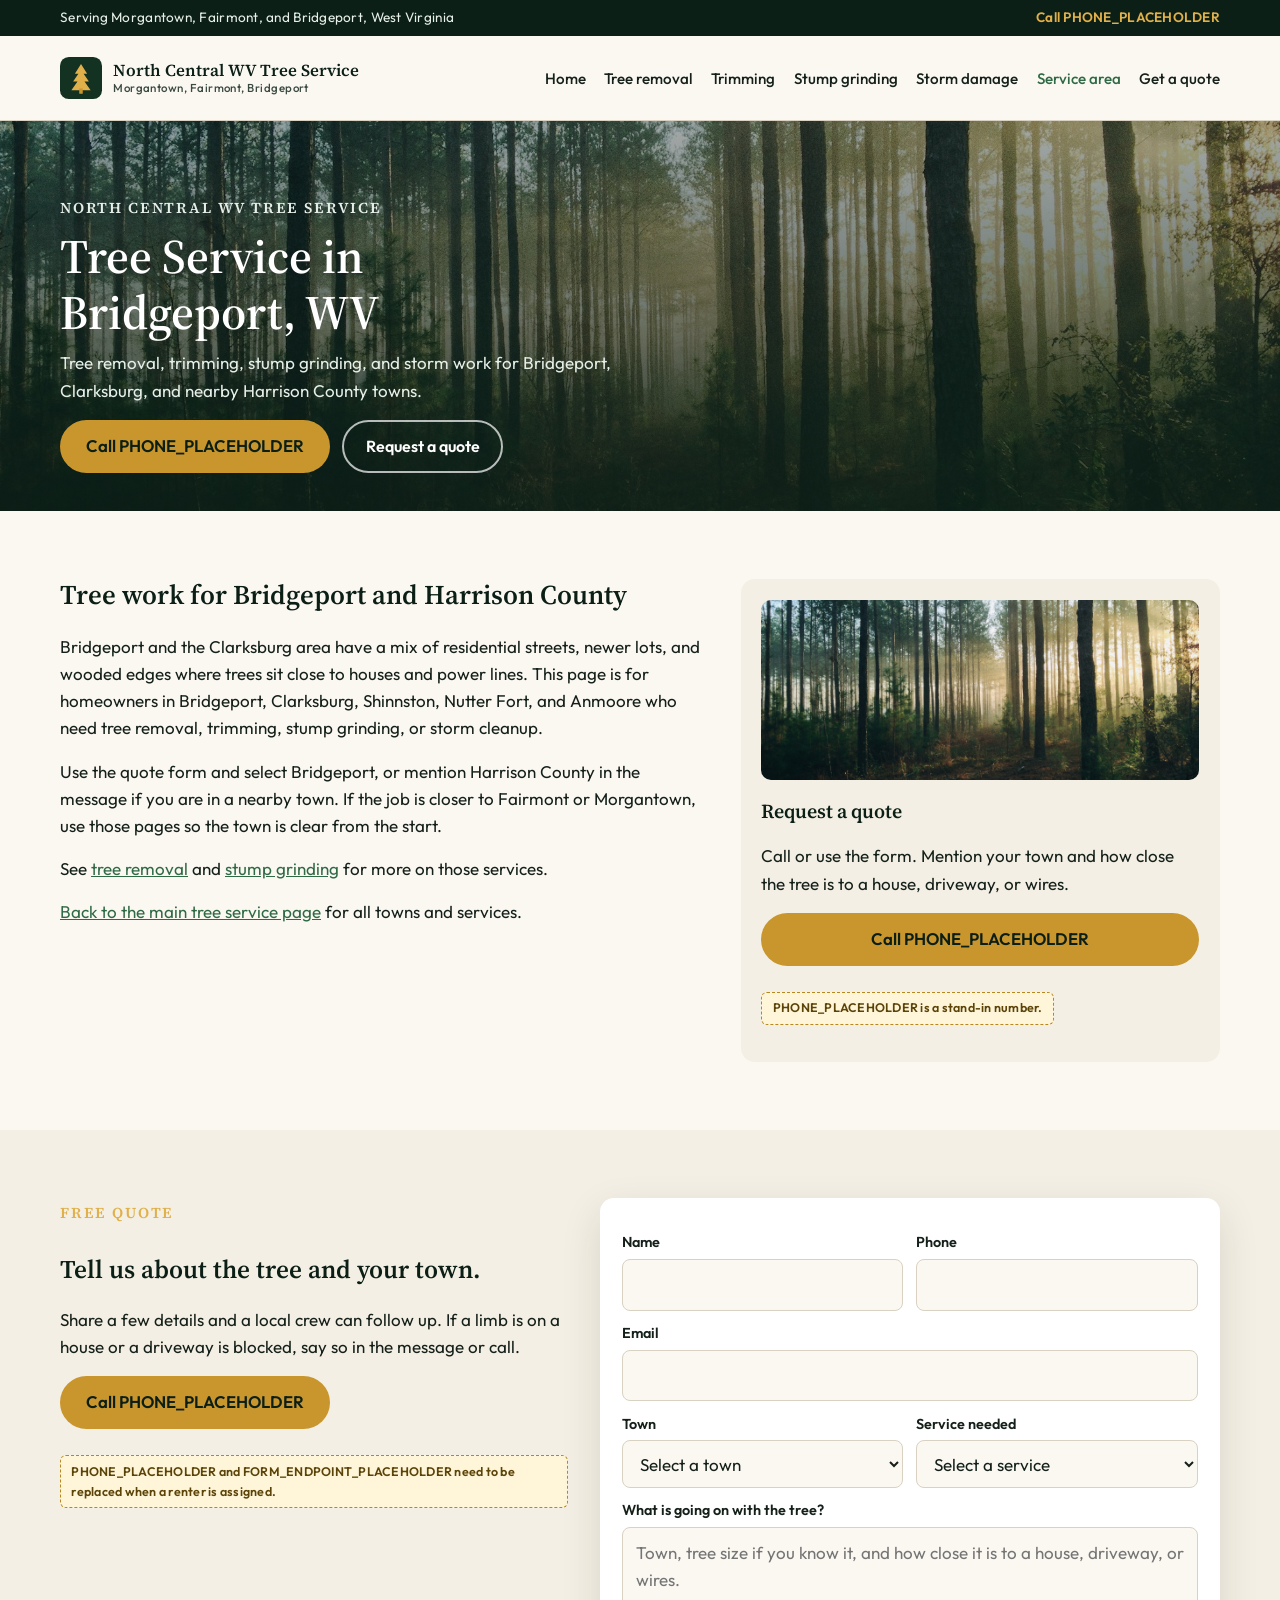
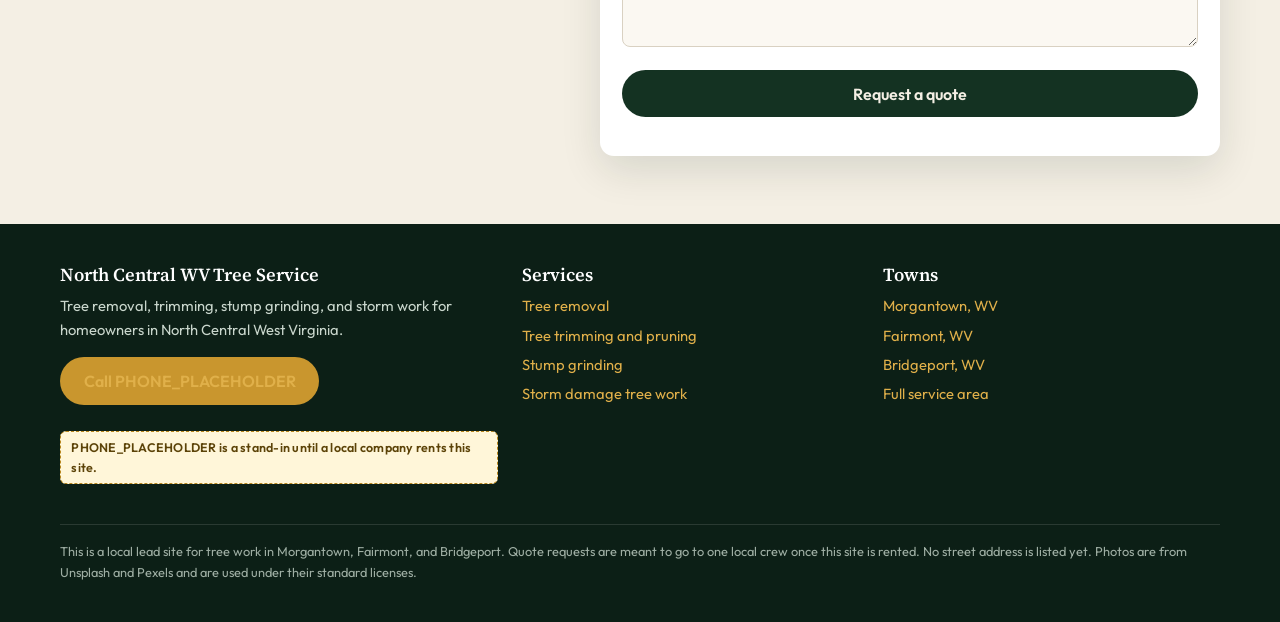
==== bridgeport/index.html @ fa3ae1b3 "Initial commit: tree service microsite for treeservice.nulimitz.com" ====
<!DOCTYPE html>
<html lang="en">
<head>
  <meta charset="utf-8">
  <meta name="viewport" content="width=device-width, initial-scale=1">
  <title>Tree Service in Bridgeport, WV</title>
  <meta name="description" content="Tree removal, trimming, stump grinding, and storm work for Bridgeport, Clarksburg, and Harrison County, West Virginia.">
  <meta name="robots" content="noindex, nofollow">
  <link rel="preconnect" href="https://fonts.googleapis.com">
  <link rel="preconnect" href="https://fonts.gstatic.com" crossorigin>
  <link href="https://fonts.googleapis.com/css2?family=Outfit:wght@400;500;600;700&family=Source+Serif+4:opsz,wght@8..60,600;8..60,700&display=swap" rel="stylesheet">
  <link rel="stylesheet" href="../css/styles.css">
  <script type="application/ld+json">
{
  "@context": "https://schema.org",
  "@graph": [
    {
      "@type": "LocalBusiness",
      "name": "North Central WV Tree Service",
      "url": "/bridgeport/",
      "description": "Tree removal, trimming, stump grinding, and storm work for Bridgeport, Clarksburg, and Harrison County, West Virginia.",
      "areaServed": [
        {
          "@type": "City",
          "name": "Morgantown",
          "addressRegion": "WV"
        },
        {
          "@type": "City",
          "name": "Fairmont",
          "addressRegion": "WV"
        },
        {
          "@type": "City",
          "name": "Bridgeport",
          "addressRegion": "WV"
        },
        {
          "@type": "AdministrativeArea",
          "name": "Monongalia County"
        },
        {
          "@type": "AdministrativeArea",
          "name": "Marion County"
        },
        {
          "@type": "AdministrativeArea",
          "name": "Harrison County"
        }
      ],
      "serviceType": [
        "Tree removal",
        "Tree trimming and pruning",
        "Stump grinding",
        "Storm damage tree work"
      ]
    },
    {
      "@type": "Service",
      "name": "Tree Service in Bridgeport, WV",
      "provider": {
        "@type": "LocalBusiness",
        "name": "North Central WV Tree Service"
      },
      "areaServed": [
        "Morgantown, WV",
        "Fairmont, WV",
        "Bridgeport, WV"
      ]
    }
  ]
}
</script>
</head>
<body>

<div class="topbar">
  <div class="wrap">
    <span>Serving Morgantown, Fairmont, and Bridgeport, West Virginia</span>
    <a href="tel:PHONE_PLACEHOLDER">Call PHONE_PLACEHOLDER</a>
  </div>
</div>
<header class="site-header">
  <div class="wrap">
    <a class="logo" href="../index.html">
      <svg viewBox="0 0 48 48" aria-hidden="true">
        <rect width="48" height="48" rx="10" fill="#143222"/>
        <path d="M24 8l7 11h-4l6 9h-5l7 10H13l7-10h-5l6-9h-4z" fill="#e0b04a"/>
        <rect x="22" y="36" width="4" height="6" fill="#c9962e"/>
      </svg>
      <span class="logo-text">North Central WV Tree Service<span>Morgantown, Fairmont, Bridgeport</span></span>
    </a>
    <button class="nav-toggle" type="button" aria-expanded="false" aria-label="Open menu"><span></span><span></span><span></span></button>
    <nav>
      <ul>
        <li><a href="../index.html">Home</a></li>
        <li><a href="../tree-removal/index.html">Tree removal</a></li>
        <li><a href="../tree-trimming/index.html">Trimming</a></li>
        <li><a href="../stump-grinding/index.html">Stump grinding</a></li>
        <li><a href="../storm-damage/index.html">Storm damage</a></li>
        <li><a href="../index.html#areas" aria-current="page">Service area</a></li>
        <li><a href="../index.html#quote">Get a quote</a></li>
      </ul>
    </nav>
  </div>
</header>


<section class="page-hero" style="background-image:url('../img/hero.jpg')">
  <div class="wrap">
    <p class="eyebrow">North Central WV Tree Service</p>
    <h1>Tree Service in Bridgeport, WV</h1>
    <p>Tree removal, trimming, stump grinding, and storm work for Bridgeport, Clarksburg, and nearby Harrison County towns.</p>
    <div class="hero-actions">
      <a class="btn btn-call" href="tel:PHONE_PLACEHOLDER">Call PHONE_PLACEHOLDER</a>
      <a class="btn btn-light" href="#quote">Request a quote</a>
    </div>
  </div>
</section>
<section class="section">
  <div class="wrap content-split">
    <div class="prose">
      
     <h2>Tree work for Bridgeport and Harrison County</h2>
     <p>Bridgeport and the Clarksburg area have a mix of residential streets, newer lots, and wooded edges where trees sit close to houses and power lines. This page is for homeowners in Bridgeport, Clarksburg, Shinnston, Nutter Fort, and Anmoore who need tree removal, trimming, stump grinding, or storm cleanup.</p>
     <p>Use the quote form and select Bridgeport, or mention Harrison County in the message if you are in a nearby town. If the job is closer to Fairmont or Morgantown, use those pages so the town is clear from the start.</p>
     <p>See <a href="../tree-removal/index.html">tree removal</a> and <a href="../stump-grinding/index.html">stump grinding</a> for more on those services.</p>
     
      <p><a href="../index.html">Back to the main tree service page</a> for all towns and services.</p>
    </div>
    <aside class="side-card">
      <img src="../img/hero.jpg" alt="Tall trees with sun coming through the trunks">
      <h3>Request a quote</h3>
      <p>Call or use the form. Mention your town and how close the tree is to a house, driveway, or wires.</p>
      <p><a class="btn btn-call btn-wide" href="tel:PHONE_PLACEHOLDER">Call PHONE_PLACEHOLDER</a></p>
      <p class="placeholder-note">PHONE_PLACEHOLDER is a stand-in number.</p>
    </aside>
  </div>
</section>

<section class="section band-cream" id="quote">
  <div class="wrap quote-grid">
    <div>
      <p class="eyebrow">Free quote</p>
      <h2>Tell us about the tree and your town.</h2>
      <p>Share a few details and a local crew can follow up. If a limb is on a house or a driveway is blocked, say so in the message or call.</p>
      <p><a class="btn btn-call" href="tel:PHONE_PLACEHOLDER">Call PHONE_PLACEHOLDER</a></p>
      <p class="placeholder-note">PHONE_PLACEHOLDER and FORM_ENDPOINT_PLACEHOLDER need to be replaced when a renter is assigned.</p>
    </div>
    <form action="FORM_ENDPOINT_PLACEHOLDER" method="post" data-quote-form>
      <div class="form-row">
        <div>
          <label for="name">Name</label>
          <input id="name" name="name" type="text" autocomplete="name" required>
        </div>
        <div>
          <label for="phone">Phone</label>
          <input id="phone" name="phone" type="tel" autocomplete="tel" required>
        </div>
      </div>
      <label for="email">Email</label>
      <input id="email" name="email" type="email" autocomplete="email">
      <div class="form-row">
        <div>
          <label for="city">Town</label>
          <select id="city" name="city" required>
            <option value="">Select a town</option>
            <option>Morgantown</option>
            <option>Fairmont</option>
            <option>Bridgeport</option>
            <option>Westover</option>
            <option>Star City</option>
            <option>Cheat Lake</option>
            <option>Clarksburg</option>
            <option>Other in North Central WV</option>
          </select>
        </div>
        <div>
          <label for="service">Service needed</label>
          <select id="service" name="service" required>
            <option value="" selected>Select a service</option>
<option value="removal">Tree removal</option>
<option value="trimming">Tree trimming or pruning</option>
<option value="stump">Stump grinding</option>
<option value="storm">Storm damage</option>
<option value="other">Not sure / other</option>
          </select>
        </div>
      </div>
      <label for="message">What is going on with the tree?</label>
      <textarea id="message" name="message" placeholder="Town, tree size if you know it, and how close it is to a house, driveway, or wires." required></textarea>
      <p style="margin-top:1rem"><button class="btn btn-dark btn-wide" type="submit">Request a quote</button></p>
      <p class="form-status" role="status"></p>
    </form>
  </div>
</section>



<footer class="site-footer">
  <div class="wrap">
    <div class="foot-grid">
      <div>
        <h2>North Central WV Tree Service</h2>
        <p>Tree removal, trimming, stump grinding, and storm work for homeowners in North Central West Virginia.</p>
        <p><a class="btn btn-gold" href="tel:PHONE_PLACEHOLDER">Call PHONE_PLACEHOLDER</a></p>
        <p class="placeholder-note">PHONE_PLACEHOLDER is a stand-in until a local company rents this site.</p>
      </div>
      <div>
        <h2>Services</h2>
        <ul>
          <li><a href="../tree-removal/index.html">Tree removal</a></li>
          <li><a href="../tree-trimming/index.html">Tree trimming and pruning</a></li>
          <li><a href="../stump-grinding/index.html">Stump grinding</a></li>
          <li><a href="../storm-damage/index.html">Storm damage tree work</a></li>
        </ul>
      </div>
      <div>
        <h2>Towns</h2>
        <ul>
          <li><a href="../morgantown/index.html">Morgantown, WV</a></li>
          <li><a href="../fairmont/index.html">Fairmont, WV</a></li>
          <li><a href="../bridgeport/index.html">Bridgeport, WV</a></li>
          <li><a href="../index.html#areas">Full service area</a></li>
        </ul>
      </div>
    </div>
    <p class="legal">This is a local lead site for tree work in Morgantown, Fairmont, and Bridgeport. Quote requests are meant to go to one local crew once this site is rented. No street address is listed yet. Photos are from Unsplash and Pexels and are used under their standard licenses.</p>
  </div>
</footer>
<div class="call-dock"><a class="btn btn-call btn-wide" href="tel:PHONE_PLACEHOLDER">Call PHONE_PLACEHOLDER</a></div>
<script src="../js/main.js"></script>

</body>
</html>
---- css/styles.css ----
/* North Central WV Tree Service - local microsite styles */
:root {
  --ink: #142019;
  --ink-soft: #3a4a40;
  --forest: #143222;
  --forest-deep: #0c1f16;
  --forest-mid: #1f4a32;
  --leaf: #2f6a45;
  --gold: #c9962e;
  --gold-hot: #e0b04a;
  --cream: #f4efe4;
  --paper: #fbf8f2;
  --line: #d9d1c2;
  --white: #fff;
  --danger: #8a2b15;
  --shadow: 0 14px 40px rgba(12, 31, 22, 0.12);
  --radius: 14px;
  --max: 1160px;
  --header-h: 84px;
}

*, *::before, *::after { box-sizing: border-box; }
html { scroll-behavior: smooth; }
body {
  margin: 0;
  font-family: "Outfit", "Segoe UI", sans-serif;
  color: var(--ink);
  background: var(--paper);
  line-height: 1.6;
  font-size: 17px;
}
img { max-width: 100%; height: auto; display: block; }
a { color: var(--leaf); }
h1, h2, h3, .logo-text, .eyebrow {
  font-family: "Source Serif 4", Georgia, serif;
  font-weight: 600;
  line-height: 1.15;
  color: var(--forest-deep);
}
p { margin: 0 0 1rem; }
.wrap { width: min(var(--max), calc(100% - 2rem)); margin-inline: auto; }

/* Top bar */
.topbar {
  background: var(--forest-deep);
  color: #e6efe8;
  font-size: 0.85rem;
  letter-spacing: 0.02em;
}
.topbar .wrap {
  display: flex;
  justify-content: space-between;
  gap: 1rem;
  align-items: center;
  padding: 0.45rem 0;
  flex-wrap: wrap;
}
.topbar a { color: var(--gold-hot); text-decoration: none; font-weight: 600; }

/* Header */
.site-header {
  position: sticky;
  top: 0;
  z-index: 40;
  background: rgba(251, 248, 242, 0.94);
  backdrop-filter: blur(10px);
  border-bottom: 1px solid var(--line);
}
.site-header .wrap {
  display: flex;
  align-items: center;
  justify-content: space-between;
  min-height: var(--header-h);
  gap: 1rem;
}
.logo {
  display: flex;
  align-items: center;
  gap: 0.7rem;
  text-decoration: none;
  color: inherit;
}
.logo svg { width: 42px; height: 42px; flex: none; }
.logo-text { font-size: 1.05rem; line-height: 1.2; }
.logo-text span { display: block; font-family: "Outfit", sans-serif; font-size: 0.72rem; font-weight: 500; color: var(--ink-soft); letter-spacing: 0.04em; }

nav ul {
  display: flex;
  gap: 1.15rem;
  list-style: none;
  margin: 0;
  padding: 0;
  align-items: center;
  flex-wrap: wrap;
}
nav a {
  text-decoration: none;
  color: var(--ink);
  font-weight: 500;
  font-size: 0.95rem;
}
nav a:hover, nav a[aria-current="page"] { color: var(--leaf); }
.nav-toggle {
  display: none;
  background: none;
  border: 1px solid var(--line);
  border-radius: 8px;
  padding: 0.45rem 0.6rem;
  cursor: pointer;
}
.nav-toggle span { display: block; width: 20px; height: 2px; background: var(--ink); margin: 4px 0; }

/* Buttons */
.btn {
  display: inline-flex;
  align-items: center;
  justify-content: center;
  gap: 0.45rem;
  border-radius: 999px;
  padding: 0.85rem 1.35rem;
  font-weight: 600;
  text-decoration: none;
  border: 2px solid transparent;
  cursor: pointer;
  font-family: inherit;
  font-size: 1rem;
  line-height: 1;
}
.btn-gold { background: var(--gold); color: var(--forest-deep); }
.btn-gold:hover { background: var(--gold-hot); }
.btn-light { background: transparent; color: var(--white); border-color: rgba(255,255,255,0.7); }
.btn-light:hover { background: rgba(255,255,255,0.12); }
.btn-dark { background: var(--forest); color: var(--cream); }
.btn-call { background: var(--gold); color: var(--forest-deep); font-size: 1.05rem; padding: 1rem 1.5rem; }
.btn-wide { width: 100%; }
.hero-actions, .cta-actions { display: flex; flex-wrap: wrap; gap: 0.75rem; }

/* Placeholder marker */
.placeholder-note {
  display: inline-block;
  margin-top: 0.65rem;
  padding: 0.35rem 0.65rem;
  border: 1px dashed #b8871f;
  background: #fff6d9;
  color: #5c4308;
  font-size: 0.78rem;
  font-weight: 600;
  letter-spacing: 0.02em;
  border-radius: 6px;
}

/* Hero */
.hero {
  position: relative;
  min-height: 640px;
  height: 86vh;
  max-height: 860px;
  display: grid;
  align-items: end;
  color: var(--white);
  background: var(--forest-deep) center / cover no-repeat;
}
.hero::before {
  content: "";
  position: absolute;
  inset: 0;
  background:
    linear-gradient(180deg, rgba(12,31,22,0.25) 0%, rgba(12,31,22,0.55) 45%, rgba(12,31,22,0.88) 100%);
}
.hero .wrap { position: relative; z-index: 1; padding: 5.5rem 0 4rem; }
.eyebrow {
  display: inline-block;
  color: var(--gold-hot);
  font-size: 0.95rem;
  letter-spacing: 0.12em;
  text-transform: uppercase;
  margin-bottom: 0.8rem;
  font-weight: 600;
}
.hero h1 {
  color: var(--white);
  font-size: clamp(2.15rem, 5.4vw, 4.15rem);
  max-width: 16ch;
  margin: 0 0 1rem;
}
.hero .lede {
  font-size: 1.15rem;
  max-width: 38rem;
  color: #e9efe9;
  margin-bottom: 1.6rem;
}

/* Sections */
.section { padding: 4.25rem 0; }
.section-head { max-width: 40rem; margin-bottom: 2rem; }
.section-head h2 { font-size: clamp(1.8rem, 3vw, 2.5rem); margin: 0 0 0.75rem; }
.muted { color: var(--ink-soft); }
.band-cream { background: var(--cream); }
.band-forest { background: var(--forest); color: #e8efe8; }
.band-forest h2, .band-forest h3 { color: var(--white); }
.band-photo {
  position: relative;
  background: var(--forest-deep) center / cover no-repeat;
  color: #fff;
}
.band-photo::before {
  content: "";
  position: absolute;
  inset: 0;
  background: rgba(12, 31, 22, 0.72);
}
.band-photo .wrap { position: relative; z-index: 1; }

/* Service cards */
.card-grid, .area-grid, .step-grid {
  display: grid;
  gap: 1.25rem;
}
.card-grid { grid-template-columns: repeat(auto-fit, minmax(240px, 1fr)); }
.service-card {
  background: var(--white);
  border-radius: var(--radius);
  overflow: hidden;
  box-shadow: var(--shadow);
  display: flex;
  flex-direction: column;
  text-decoration: none;
  color: inherit;
  border: 1px solid transparent;
}
.service-card:hover { border-color: var(--gold); }
.service-card img { width: 100%; height: 180px; object-fit: cover; }
.service-card .pad, .area-card .pad, .step .pad { padding: 1.2rem 1.2rem 1.4rem; }
.service-card h3, .area-card h3 { margin: 0 0 0.5rem; font-size: 1.3rem; }
.more { font-weight: 600; color: var(--leaf); }

/* Areas */
.area-grid { grid-template-columns: repeat(3, 1fr); }
.area-card {
  background: var(--white);
  border-radius: var(--radius);
  box-shadow: var(--shadow);
  overflow: hidden;
  text-decoration: none;
  color: inherit;
}
.area-card img { width: 100%; height: 160px; object-fit: cover; }
.town-list { columns: 2; margin: 0; padding-left: 1.1rem; }
.town-list li { break-inside: avoid; margin-bottom: 0.25rem; }

/* Steps */
.step-grid { grid-template-columns: repeat(3, 1fr); }
.step {
  background: var(--white);
  border-radius: var(--radius);
  border-top: 4px solid var(--gold);
  box-shadow: var(--shadow);
}
.step-num {
  font-family: "Source Serif 4", Georgia, serif;
  color: var(--gold);
  font-size: 1.8rem;
  margin: 0 0 0.3rem;
}

/* FAQ */
.faq { display: grid; gap: 0.7rem; max-width: 48rem; }
.faq-item {
  background: var(--white);
  border-radius: 10px;
  border: 1px solid var(--line);
}
.faq-item h3 { margin: 0; font-size: 1.05rem; }
.faq-item button {
  width: 100%;
  text-align: left;
  background: none;
  border: 0;
  padding: 1rem 1.1rem;
  font: inherit;
  font-weight: 600;
  cursor: pointer;
  color: var(--forest-deep);
}
.faq-item .answer { padding: 0 1.1rem 1rem; color: var(--ink-soft); display: none; }
.faq-item.is-open .answer { display: block; }

/* Quote / form */
.quote-grid {
  display: grid;
  grid-template-columns: 0.9fr 1.1fr;
  gap: 2rem;
  align-items: start;
}
form {
  background: var(--white);
  padding: 1.4rem;
  border-radius: var(--radius);
  box-shadow: var(--shadow);
}
label { display: block; font-weight: 600; font-size: 0.9rem; margin: 0.7rem 0 0.3rem; }
input, select, textarea {
  width: 100%;
  font: inherit;
  padding: 0.7rem 0.8rem;
  border: 1px solid var(--line);
  border-radius: 8px;
  background: var(--paper);
  color: var(--ink);
}
textarea { min-height: 120px; resize: vertical; }
.form-row { display: grid; grid-template-columns: 1fr 1fr; gap: 0.8rem; }
.form-status {
  display: none;
  margin-top: 0.8rem;
  padding: 0.7rem 0.8rem;
  background: #fff6d9;
  border: 1px dashed #b8871f;
  border-radius: 8px;
  color: #5c4308;
  font-size: 0.92rem;
}
.form-status.is-visible { display: block; }

/* Footer */
.site-footer {
  background: var(--forest-deep);
  color: #c9d6cc;
  padding: 2.5rem 0 1.5rem;
  font-size: 0.92rem;
}
.site-footer a { color: var(--gold-hot); text-decoration: none; }
.foot-grid {
  display: grid;
  grid-template-columns: 1.3fr 1fr 1fr;
  gap: 1.5rem;
  margin-bottom: 1.5rem;
}
.site-footer h2 { color: var(--white); font-size: 1.15rem; margin: 0 0 0.6rem; }
.site-footer ul { list-style: none; margin: 0; padding: 0; }
.site-footer li { margin-bottom: 0.35rem; }
.legal { border-top: 1px solid rgba(255,255,255,0.12); padding-top: 1rem; font-size: 0.8rem; color: #9eaea3; }

/* Page hero (interior) */
.page-hero {
  background: var(--forest) center / cover no-repeat;
  color: #fff;
  position: relative;
  min-height: 320px;
  display: grid;
  align-items: end;
}
.page-hero::before {
  content: "";
  position: absolute;
  inset: 0;
  background: linear-gradient(180deg, rgba(12,31,22,0.35), rgba(12,31,22,0.82));
}
.page-hero .wrap { position: relative; z-index: 1; padding: 4.5rem 0 2.4rem; }
.page-hero h1 { color: #fff; font-size: clamp(1.9rem, 4vw, 3rem); margin: 0 0 0.6rem; max-width: 20ch; }
.page-hero p { color: #e6eee8; max-width: 38rem; }

.content-split {
  display: grid;
  grid-template-columns: 1.15fr 0.85fr;
  gap: 2rem;
  align-items: start;
}
.prose h2 { font-size: 1.7rem; margin-top: 0; }
.side-card {
  background: var(--cream);
  border-radius: var(--radius);
  padding: 1.3rem;
  position: sticky;
  top: calc(var(--header-h) + 1rem);
}
.side-card img { border-radius: 10px; margin-bottom: 1rem; height: 180px; width: 100%; object-fit: cover; }

.call-dock {
  display: none;
  position: fixed;
  left: 0; right: 0; bottom: 0;
  z-index: 50;
  padding: 0.65rem 0.85rem calc(0.65rem + env(safe-area-inset-bottom));
  background: var(--forest-deep);
  box-shadow: 0 -6px 24px rgba(0,0,0,0.25);
}

@media (max-width: 900px) {
  .area-grid, .step-grid, .quote-grid, .content-split, .foot-grid {
    grid-template-columns: 1fr;
  }
  .nav-toggle { display: block; }
  nav {
    display: none;
    position: absolute;
    left: 0; right: 0;
    top: 100%;
    background: var(--paper);
    border-bottom: 1px solid var(--line);
    padding: 0.5rem 1rem 1rem;
  }
  nav.is-open { display: block; }
  nav ul { flex-direction: column; align-items: flex-start; gap: 0.7rem; }
  .hero { height: auto; min-height: 560px; max-height: 720px; }
  .call-dock { display: block; }
  body { padding-bottom: 4.6rem; }
  .form-row { grid-template-columns: 1fr; }
  .town-list { columns: 1; }
}
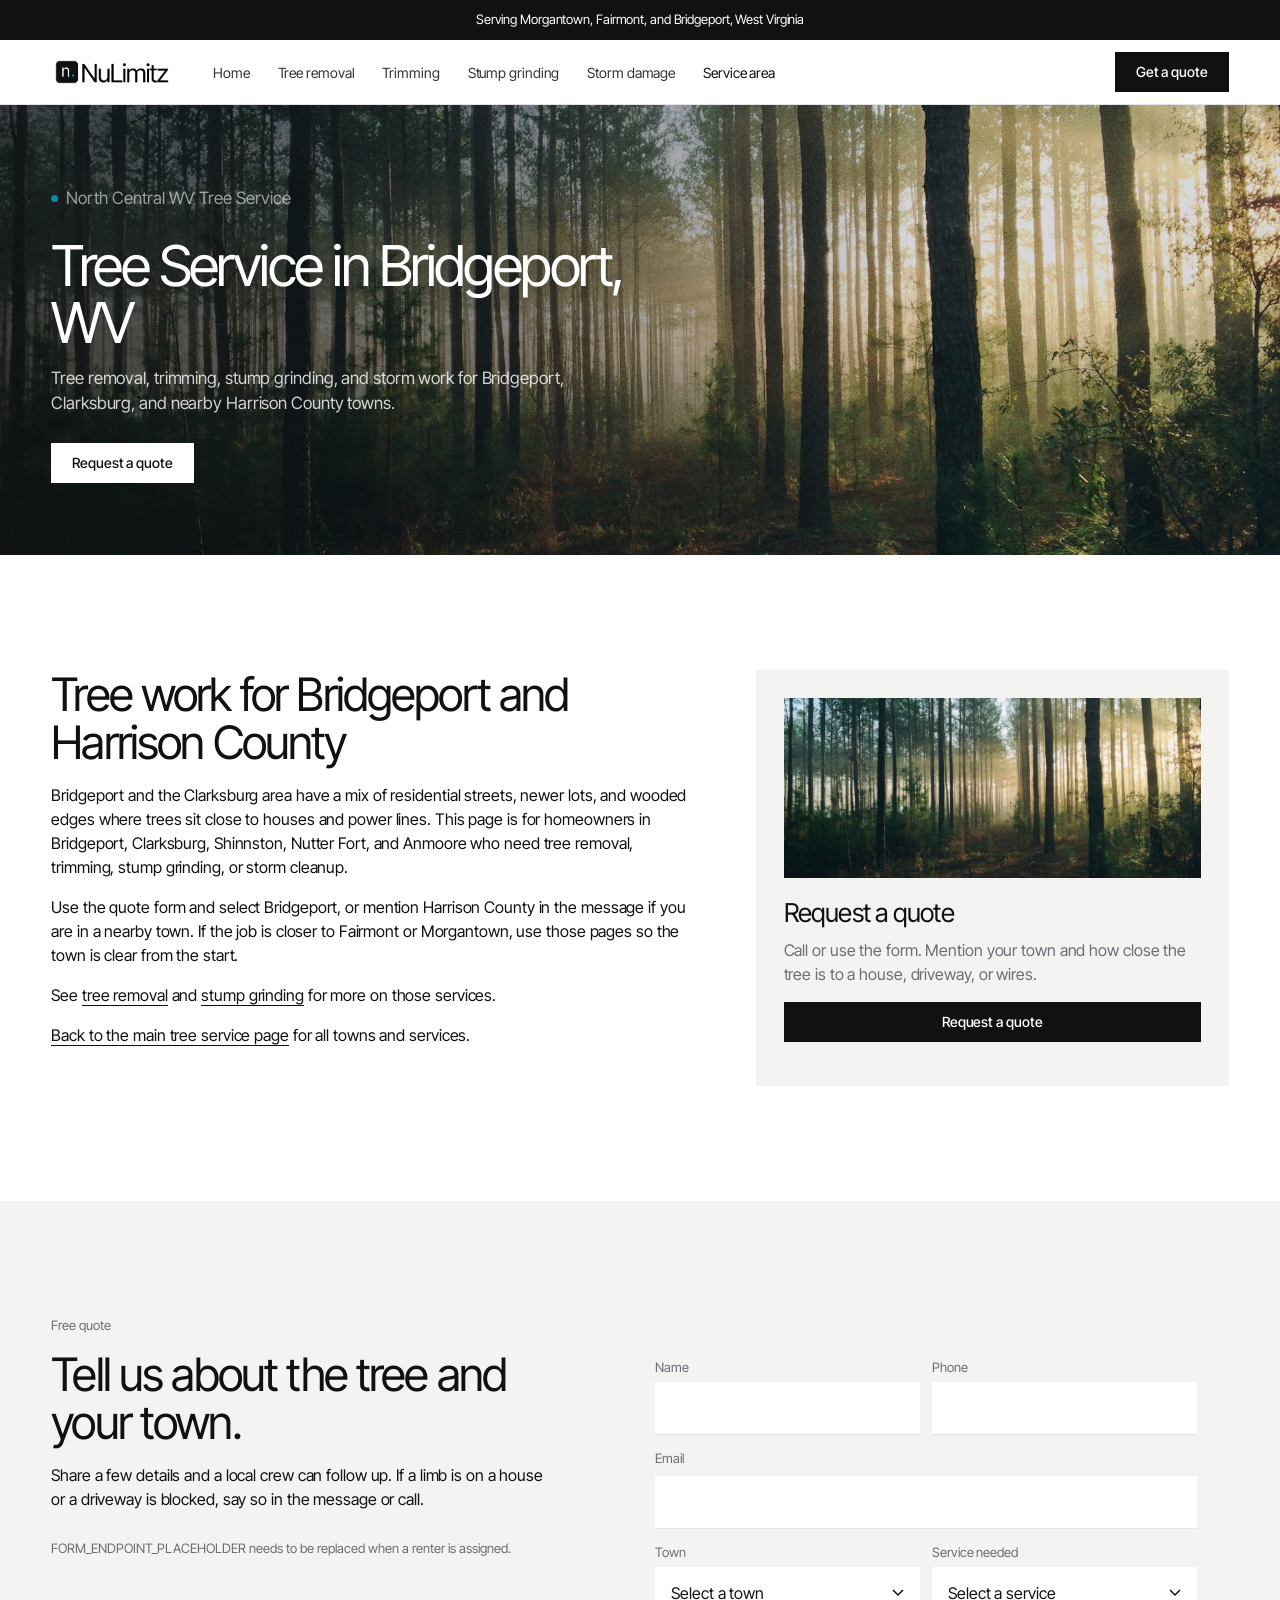
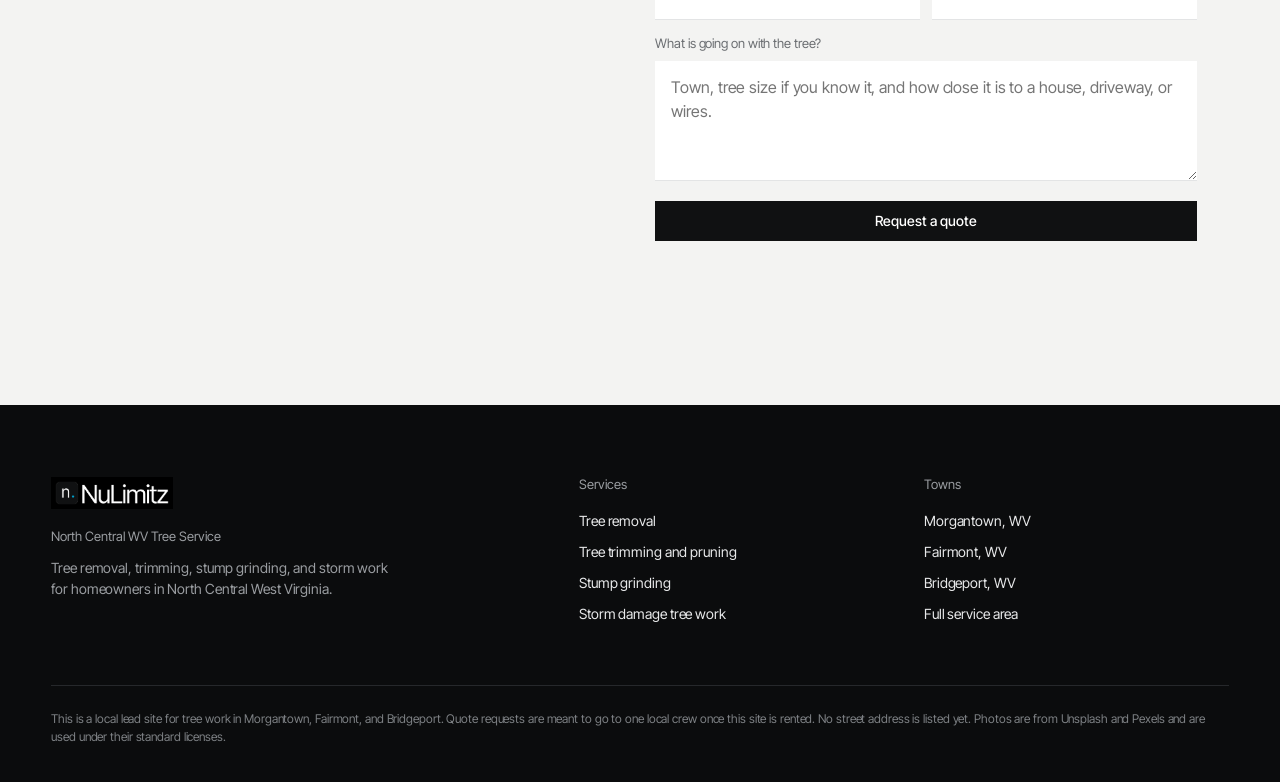
==== commit 8ce1254f: "Restyle site with the new NuLimitz brand Apply the live nulimitz.com logo, favicons, Inter Tight typ" ====
--- a/bridgeport/index.html
+++ b/bridgeport/index.html
@@ -6,9 +6,14 @@
   <title>Tree Service in Bridgeport, WV</title>
   <meta name="description" content="Tree removal, trimming, stump grinding, and storm work for Bridgeport, Clarksburg, and Harrison County, West Virginia.">
   <meta name="robots" content="noindex, nofollow">
+  <link rel="icon" href="/favicon.ico" sizes="any">
+  <link rel="icon" type="image/svg+xml" href="/favicon.svg">
+  <link rel="icon" type="image/png" sizes="32x32" href="/favicon-32.png">
+  <link rel="apple-touch-icon" href="/apple-touch-icon.png">
+  <link rel="icon" type="image/png" sizes="512x512" href="/icon-512.png">
   <link rel="preconnect" href="https://fonts.googleapis.com">
   <link rel="preconnect" href="https://fonts.gstatic.com" crossorigin>
-  <link href="https://fonts.googleapis.com/css2?family=Outfit:wght@400;500;600;700&family=Source+Serif+4:opsz,wght@8..60,600;8..60,700&display=swap" rel="stylesheet">
+  <link href="https://fonts.googleapis.com/css2?family=Inter+Tight:wght@300;400;500&display=swap" rel="stylesheet">
   <link rel="stylesheet" href="../css/styles.css">
   <script type="application/ld+json">
 {
@@ -77,20 +82,11 @@
 <div class="topbar">
   <div class="wrap">
     <span>Serving Morgantown, Fairmont, and Bridgeport, West Virginia</span>
-    <a href="tel:PHONE_PLACEHOLDER">Call PHONE_PLACEHOLDER</a>
-  </div>
+    </div>
 </div>
 <header class="site-header">
   <div class="wrap">
-    <a class="logo" href="../index.html">
-      <svg viewBox="0 0 48 48" aria-hidden="true">
-        <rect width="48" height="48" rx="10" fill="#143222"/>
-        <path d="M24 8l7 11h-4l6 9h-5l7 10H13l7-10h-5l6-9h-4z" fill="#e0b04a"/>
-        <rect x="22" y="36" width="4" height="6" fill="#c9962e"/>
-      </svg>
-      <span class="logo-text">North Central WV Tree Service<span>Morgantown, Fairmont, Bridgeport</span></span>
-    </a>
-    <button class="nav-toggle" type="button" aria-expanded="false" aria-label="Open menu"><span></span><span></span><span></span></button>
+    <a class="logo" href="../index.html" aria-label="NuLimitz home"><img src="/img/logo-light.png" alt="NuLimitz"></a>
     <nav>
       <ul>
         <li><a href="../index.html">Home</a></li>
@@ -99,12 +95,14 @@
         <li><a href="../stump-grinding/index.html">Stump grinding</a></li>
         <li><a href="../storm-damage/index.html">Storm damage</a></li>
         <li><a href="../index.html#areas" aria-current="page">Service area</a></li>
-        <li><a href="../index.html#quote">Get a quote</a></li>
-      </ul>
+        </ul>
     </nav>
+    <div class="header-right">
+      <a class="btn" href="../index.html#quote">Get a quote</a>
+      <button class="nav-toggle" type="button" aria-expanded="false" aria-label="Open menu">Menu</button>
+    </div>
   </div>
 </header>
-
 
 <section class="page-hero" style="background-image:url('../img/hero.jpg')">
   <div class="wrap">
@@ -112,8 +110,7 @@
     <h1>Tree Service in Bridgeport, WV</h1>
     <p>Tree removal, trimming, stump grinding, and storm work for Bridgeport, Clarksburg, and nearby Harrison County towns.</p>
     <div class="hero-actions">
-      <a class="btn btn-call" href="tel:PHONE_PLACEHOLDER">Call PHONE_PLACEHOLDER</a>
-      <a class="btn btn-light" href="#quote">Request a quote</a>
+      <a class="btn btn-call" href="#quote">Request a quote</a>
     </div>
   </div>
 </section>
@@ -132,8 +129,7 @@
       <img src="../img/hero.jpg" alt="Tall trees with sun coming through the trunks">
       <h3>Request a quote</h3>
       <p>Call or use the form. Mention your town and how close the tree is to a house, driveway, or wires.</p>
-      <p><a class="btn btn-call btn-wide" href="tel:PHONE_PLACEHOLDER">Call PHONE_PLACEHOLDER</a></p>
-      <p class="placeholder-note">PHONE_PLACEHOLDER is a stand-in number.</p>
+      <p><a class="btn btn-dark btn-wide" href="#quote">Request a quote</a></p>
     </aside>
   </div>
 </section>
@@ -144,9 +140,7 @@
       <p class="eyebrow">Free quote</p>
       <h2>Tell us about the tree and your town.</h2>
       <p>Share a few details and a local crew can follow up. If a limb is on a house or a driveway is blocked, say so in the message or call.</p>
-      <p><a class="btn btn-call" href="tel:PHONE_PLACEHOLDER">Call PHONE_PLACEHOLDER</a></p>
-      <p class="placeholder-note">PHONE_PLACEHOLDER and FORM_ENDPOINT_PLACEHOLDER need to be replaced when a renter is assigned.</p>
-    </div>
+      <p class="placeholder-note">FORM_ENDPOINT_PLACEHOLDER needs to be replaced when a renter is assigned.</p></div>
     <form action="FORM_ENDPOINT_PLACEHOLDER" method="post" data-quote-form>
       <div class="form-row">
         <div>
@@ -195,17 +189,14 @@
   </div>
 </section>
 
-
-
 <footer class="site-footer">
   <div class="wrap">
     <div class="foot-grid">
       <div>
+        <a class="logo" href="../index.html" aria-label="NuLimitz home"><img src="/img/logo-dark.png" alt="NuLimitz"></a>
         <h2>North Central WV Tree Service</h2>
         <p>Tree removal, trimming, stump grinding, and storm work for homeowners in North Central West Virginia.</p>
-        <p><a class="btn btn-gold" href="tel:PHONE_PLACEHOLDER">Call PHONE_PLACEHOLDER</a></p>
-        <p class="placeholder-note">PHONE_PLACEHOLDER is a stand-in until a local company rents this site.</p>
-      </div>
+        </div>
       <div>
         <h2>Services</h2>
         <ul>
@@ -228,7 +219,6 @@
     <p class="legal">This is a local lead site for tree work in Morgantown, Fairmont, and Bridgeport. Quote requests are meant to go to one local crew once this site is rented. No street address is listed yet. Photos are from Unsplash and Pexels and are used under their standard licenses.</p>
   </div>
 </footer>
-<div class="call-dock"><a class="btn btn-call btn-wide" href="tel:PHONE_PLACEHOLDER">Call PHONE_PLACEHOLDER</a></div>
 <script src="../js/main.js"></script>
 
 </body>
--- a/css/styles.css
+++ b/css/styles.css
@@ -1,410 +1,592 @@
-/* North Central WV Tree Service - local microsite styles */
+/* NuLimitz lead microsite styles */
 :root {
-  --ink: #142019;
-  --ink-soft: #3a4a40;
-  --forest: #143222;
-  --forest-deep: #0c1f16;
-  --forest-mid: #1f4a32;
-  --leaf: #2f6a45;
-  --gold: #c9962e;
-  --gold-hot: #e0b04a;
-  --cream: #f4efe4;
-  --paper: #fbf8f2;
-  --line: #d9d1c2;
+  --ink: #101112;
+  --mut: #6b6e72;
+  --line: #e3e4e5;
+  --soft: #f3f3f2;
+  --blue: #00A7D3;
   --white: #fff;
-  --danger: #8a2b15;
-  --shadow: 0 14px 40px rgba(12, 31, 22, 0.12);
-  --radius: 14px;
-  --max: 1160px;
-  --header-h: 84px;
-}
-
-*, *::before, *::after { box-sizing: border-box; }
+  --pad: clamp(20px, 4vw, 56px);
+  --header-h: 64px;
+  --max: 1600px;
+  /* aliases so older class names keep working */
+  --ink-soft: var(--mut);
+  --paper: var(--white);
+  --cream: var(--soft);
+  --ice: var(--soft);
+  --tint: var(--soft);
+  --forest: var(--ink);
+  --forest-deep: var(--ink);
+  --forest-mid: #2b2d30;
+  --leaf: var(--ink);
+  --gold: var(--ink);
+  --gold-hot: var(--blue);
+  --navy: var(--ink);
+  --navy-deep: var(--ink);
+  --navy-mid: #2b2d30;
+  --cyan: var(--blue);
+  --cyan-hot: var(--blue);
+  --orange: var(--ink);
+  --orange-hot: #2b2d30;
+  --brand: var(--ink);
+  --brand-deep: var(--ink);
+  --brand-mid: #2b2d30;
+  --accent: var(--ink);
+  --accent-hot: #2b2d30;
+}
+
+*, *::before, *::after { box-sizing: border-box; margin: 0; padding: 0; }
 html { scroll-behavior: smooth; }
+html, body { overflow-x: clip; }
 body {
-  margin: 0;
-  font-family: "Outfit", "Segoe UI", sans-serif;
-  color: var(--ink);
-  background: var(--paper);
-  line-height: 1.6;
-  font-size: 17px;
+  font-family: "Inter Tight", "Helvetica Neue", Helvetica, Arial, sans-serif;
+  font-weight: 400;
+  color: var(--ink);
+  background: var(--white);
+  font-size: 16px;
+  line-height: 1.5;
+  letter-spacing: -.006em;
+  -webkit-font-smoothing: antialiased;
 }
 img { max-width: 100%; height: auto; display: block; }
-a { color: var(--leaf); }
-h1, h2, h3, .logo-text, .eyebrow {
-  font-family: "Source Serif 4", Georgia, serif;
-  font-weight: 600;
+a { color: inherit; text-decoration: none; }
+h1, h2, h3, h4 {
+  font-weight: 400;
   line-height: 1.15;
-  color: var(--forest-deep);
+  letter-spacing: -.03em;
+  color: var(--ink);
 }
 p { margin: 0 0 1rem; }
-.wrap { width: min(var(--max), calc(100% - 2rem)); margin-inline: auto; }
-
-/* Top bar */
+.wrap { width: min(var(--max), 100%); margin-inline: auto; padding-inline: var(--pad); }
+
+/* Top strip */
 .topbar {
-  background: var(--forest-deep);
-  color: #e6efe8;
-  font-size: 0.85rem;
-  letter-spacing: 0.02em;
+  background: var(--ink);
+  color: #fff;
+  font-size: 13px;
+  text-align: center;
+  padding: 10px var(--pad);
 }
 .topbar .wrap {
-  display: flex;
-  justify-content: space-between;
-  gap: 1rem;
-  align-items: center;
-  padding: 0.45rem 0;
-  flex-wrap: wrap;
-}
-.topbar a { color: var(--gold-hot); text-decoration: none; font-weight: 600; }
+  display: block;
+  padding: 0;
+  width: 100%;
+  max-width: none;
+}
+.topbar a { color: #fff; text-decoration: underline; text-underline-offset: 3px; }
 
 /* Header */
 .site-header {
   position: sticky;
   top: 0;
   z-index: 40;
-  background: rgba(251, 248, 242, 0.94);
-  backdrop-filter: blur(10px);
+  background: rgba(255, 255, 255, .96);
+  backdrop-filter: blur(8px);
   border-bottom: 1px solid var(--line);
 }
 .site-header .wrap {
   display: flex;
   align-items: center;
-  justify-content: space-between;
-  min-height: var(--header-h);
-  gap: 1rem;
-}
-.logo {
+  height: var(--header-h);
+  gap: 40px;
+  padding-inline: var(--pad);
+}
+.logo { display: flex; align-items: center; flex: none; }
+.logo img { height: 32px; width: auto; }
+.site-header nav { display: flex; }
+.site-header nav ul {
   display: flex;
-  align-items: center;
-  gap: 0.7rem;
-  text-decoration: none;
-  color: inherit;
-}
-.logo svg { width: 42px; height: 42px; flex: none; }
-.logo-text { font-size: 1.05rem; line-height: 1.2; }
-.logo-text span { display: block; font-family: "Outfit", sans-serif; font-size: 0.72rem; font-weight: 500; color: var(--ink-soft); letter-spacing: 0.04em; }
-
-nav ul {
-  display: flex;
-  gap: 1.15rem;
+  gap: 28px;
   list-style: none;
   margin: 0;
   padding: 0;
   align-items: center;
   flex-wrap: wrap;
 }
-nav a {
-  text-decoration: none;
-  color: var(--ink);
-  font-weight: 500;
-  font-size: 0.95rem;
-}
-nav a:hover, nav a[aria-current="page"] { color: var(--leaf); }
+.site-header nav a {
+  color: var(--ink);
+  opacity: .85;
+  font-size: 14px;
+  font-weight: 400;
+}
+.site-header nav a:hover,
+.site-header nav a[aria-current="page"] { opacity: 1; }
+.header-right {
+  margin-left: auto;
+  display: flex;
+  gap: 16px;
+  align-items: center;
+  flex: none;
+}
 .nav-toggle {
   display: none;
   background: none;
-  border: 1px solid var(--line);
-  border-radius: 8px;
-  padding: 0.45rem 0.6rem;
+  border: 0;
+  font: inherit;
+  font-size: 14px;
   cursor: pointer;
-}
-.nav-toggle span { display: block; width: 20px; height: 2px; background: var(--ink); margin: 4px 0; }
+  color: var(--ink);
+  padding: 0;
+}
+.btn-nav {
+  display: none;
+}
 
 /* Buttons */
 .btn {
   display: inline-flex;
   align-items: center;
   justify-content: center;
-  gap: 0.45rem;
-  border-radius: 999px;
-  padding: 0.85rem 1.35rem;
-  font-weight: 600;
-  text-decoration: none;
-  border: 2px solid transparent;
+  height: 40px;
+  padding: 0 20px;
+  font-size: 14px;
+  font-weight: 500;
+  border: 1px solid var(--ink);
+  background: var(--ink);
+  color: #fff;
+  transition: .2s;
   cursor: pointer;
   font-family: inherit;
-  font-size: 1rem;
+  text-decoration: none;
   line-height: 1;
-}
-.btn-gold { background: var(--gold); color: var(--forest-deep); }
-.btn-gold:hover { background: var(--gold-hot); }
-.btn-light { background: transparent; color: var(--white); border-color: rgba(255,255,255,0.7); }
-.btn-light:hover { background: rgba(255,255,255,0.12); }
-.btn-dark { background: var(--forest); color: var(--cream); }
-.btn-call { background: var(--gold); color: var(--forest-deep); font-size: 1.05rem; padding: 1rem 1.5rem; }
+  border-radius: 0;
+  gap: 0;
+}
+.btn:hover { background: #2b2d30; color: #fff; }
+.btn-gold,
+.btn-orange,
+.btn-accent,
+.btn-dark,
+.btn-call {
+  background: var(--ink);
+  color: #fff;
+  border-color: var(--ink);
+}
+.btn-gold:hover,
+.btn-orange:hover,
+.btn-accent:hover,
+.btn-dark:hover,
+.btn-call:hover { background: #2b2d30; color: #fff; }
+.btn-light {
+  background: transparent;
+  color: #fff;
+  border-color: #fff;
+}
+.btn-light:hover { background: #fff; color: var(--ink); }
 .btn-wide { width: 100%; }
-.hero-actions, .cta-actions { display: flex; flex-wrap: wrap; gap: 0.75rem; }
-
-/* Placeholder marker */
-.placeholder-note {
-  display: inline-block;
-  margin-top: 0.65rem;
-  padding: 0.35rem 0.65rem;
-  border: 1px dashed #b8871f;
-  background: #fff6d9;
-  color: #5c4308;
-  font-size: 0.78rem;
-  font-weight: 600;
-  letter-spacing: 0.02em;
-  border-radius: 6px;
-}
+.hero-actions, .cta-actions { display: flex; flex-wrap: wrap; gap: 12px; }
 
 /* Hero */
+.hero,
+.page-hero {
+  position: relative;
+  color: #fff;
+  background-color: var(--ink);
+  background-size: cover;
+  background-position: center;
+  display: flex;
+  align-items: flex-end;
+}
 .hero {
-  position: relative;
-  min-height: 640px;
-  height: 86vh;
+  min-height: 560px;
+  height: calc(100vh - 100px);
   max-height: 860px;
-  display: grid;
-  align-items: end;
-  color: var(--white);
-  background: var(--forest-deep) center / cover no-repeat;
-}
-.hero::before {
+}
+.hero::before,
+.page-hero::before {
   content: "";
   position: absolute;
   inset: 0;
-  background:
-    linear-gradient(180deg, rgba(12,31,22,0.25) 0%, rgba(12,31,22,0.55) 45%, rgba(12,31,22,0.88) 100%);
-}
-.hero .wrap { position: relative; z-index: 1; padding: 5.5rem 0 4rem; }
+  background: linear-gradient(90deg, rgba(16,17,18,.78) 0, rgba(16,17,18,.46) 42%, rgba(16,17,18,.12) 72%);
+}
+.hero .wrap,
+.page-hero .wrap {
+  position: relative;
+  z-index: 1;
+  width: 100%;
+  padding-top: clamp(48px, 9vh, 110px);
+  padding-bottom: 72px;
+}
 .eyebrow {
+  font-size: 13px;
+  color: var(--mut);
+  margin-bottom: 14px;
+  letter-spacing: 0;
+  text-transform: none;
+  font-weight: 400;
+  display: flex;
+  align-items: center;
+  gap: 8px;
+}
+.hero .eyebrow,
+.page-hero .eyebrow { color: rgba(255,255,255,.7); }
+.hero .eyebrow::before,
+.page-hero .eyebrow::before {
+  content: "";
+  width: 7px;
+  height: 7px;
+  border-radius: 50%;
+  background: var(--blue);
   display: inline-block;
-  color: var(--gold-hot);
-  font-size: 0.95rem;
-  letter-spacing: 0.12em;
-  text-transform: uppercase;
-  margin-bottom: 0.8rem;
-  font-weight: 600;
-}
-.hero h1 {
-  color: var(--white);
-  font-size: clamp(2.15rem, 5.4vw, 4.15rem);
+  flex: none;
+}
+.hero h1,
+.page-hero h1 {
+  color: #fff;
+  font-weight: 400;
+  font-size: clamp(40px, 5.6vw, 80px);
+  line-height: 1.02;
+  letter-spacing: -.045em;
   max-width: 16ch;
-  margin: 0 0 1rem;
-}
-.hero .lede {
-  font-size: 1.15rem;
-  max-width: 38rem;
-  color: #e9efe9;
-  margin-bottom: 1.6rem;
-}
+  margin: 0 0 14px;
+}
+.page-hero {
+  min-height: 420px;
+}
+.page-hero h1 {
+  font-size: clamp(32px, 4.4vw, 64px);
+  max-width: 20ch;
+}
+.hero .lede,
+.page-hero p {
+  font-size: 17px;
+  max-width: 520px;
+  color: #fff;
+  opacity: .8;
+  margin-bottom: 26px;
+}
+.hero .btn-call,
+.page-hero .btn-call {
+  background: #fff;
+  color: var(--ink);
+  border-color: #fff;
+}
+.hero .btn-call:hover,
+.page-hero .btn-call:hover { background: #e8e9ea; }
+
+/* Trust bar */
+.trust-bar {
+  background: var(--soft);
+  color: var(--ink);
+  padding: 36px 0;
+  border-bottom: 1px solid var(--line);
+}
+.trust-bar .wrap {
+  display: grid;
+  grid-template-columns: repeat(3, 1fr);
+  gap: 16px;
+}
+.trust-item { padding: 8px 24px 8px 0; }
+.trust-item + .trust-item { border-left: 1px solid var(--line); padding-left: 32px; }
+.trust-item h3 {
+  color: var(--ink);
+  font-size: 20px;
+  letter-spacing: -.02em;
+  margin: 0 0 6px;
+}
+.trust-item p { margin: 0; font-size: 15px; color: var(--mut); }
 
 /* Sections */
-.section { padding: 4.25rem 0; }
-.section-head { max-width: 40rem; margin-bottom: 2rem; }
-.section-head h2 { font-size: clamp(1.8rem, 3vw, 2.5rem); margin: 0 0 0.75rem; }
-.muted { color: var(--ink-soft); }
-.band-cream { background: var(--cream); }
-.band-forest { background: var(--forest); color: #e8efe8; }
-.band-forest h2, .band-forest h3 { color: var(--white); }
+.section { padding: clamp(72px, 9vw, 128px) 0; }
+.section-head { max-width: 780px; margin-bottom: 44px; }
+.section-head h2,
+.prose h2,
+.quote-grid h2 {
+  font-size: clamp(32px, 3.6vw, 52px);
+  line-height: 1.05;
+  letter-spacing: -.04em;
+  margin: 0 0 16px;
+}
+.muted { color: var(--mut); }
+.band-cream,
+.band-ice { background: var(--soft); }
+.band-forest,
+.band-navy {
+  background: var(--ink);
+  color: #fff;
+}
+.band-forest h2, .band-forest h3,
+.band-navy h2, .band-navy h3 { color: #fff; }
+.band-forest .eyebrow, .band-navy .eyebrow,
+.band-forest p, .band-navy p { color: #a3a6aa; }
 .band-photo {
   position: relative;
-  background: var(--forest-deep) center / cover no-repeat;
+  background-color: var(--ink);
+  background-size: cover;
+  background-position: center;
   color: #fff;
 }
 .band-photo::before {
   content: "";
   position: absolute;
   inset: 0;
-  background: rgba(12, 31, 22, 0.72);
+  background: rgba(16, 17, 18, .72);
 }
 .band-photo .wrap { position: relative; z-index: 1; }
-
-/* Service cards */
+.band-photo h2, .band-photo h3 { color: #fff; }
+.band-photo p, .band-photo .eyebrow { color: #c8c9cb; }
+
+/* Service / area cards */
 .card-grid, .area-grid, .step-grid {
   display: grid;
-  gap: 1.25rem;
+  gap: 16px;
 }
 .card-grid { grid-template-columns: repeat(auto-fit, minmax(240px, 1fr)); }
-.service-card {
-  background: var(--white);
-  border-radius: var(--radius);
+.service-card,
+.area-card {
+  background: var(--soft);
   overflow: hidden;
-  box-shadow: var(--shadow);
   display: flex;
   flex-direction: column;
   text-decoration: none;
   color: inherit;
-  border: 1px solid transparent;
-}
-.service-card:hover { border-color: var(--gold); }
-.service-card img { width: 100%; height: 180px; object-fit: cover; }
-.service-card .pad, .area-card .pad, .step .pad { padding: 1.2rem 1.2rem 1.4rem; }
-.service-card h3, .area-card h3 { margin: 0 0 0.5rem; font-size: 1.3rem; }
-.more { font-weight: 600; color: var(--leaf); }
+  border: 0;
+}
+.service-card:hover .more,
+.area-card:hover .more { opacity: 1; }
+.service-card img,
+.area-card img { width: 100%; height: 180px; object-fit: cover; }
+.service-card .pad,
+.area-card .pad,
+.step .pad { padding: 28px 28px 30px; }
+.service-card h3,
+.area-card h3 {
+  margin: 0 0 8px;
+  font-size: 26px;
+  letter-spacing: -.03em;
+}
+.more {
+  display: inline-block;
+  margin-top: 16px;
+  font-size: 14px;
+  font-weight: 400;
+  color: var(--ink);
+  border-bottom: 1px solid var(--ink);
+  align-self: flex-start;
+}
 
 /* Areas */
 .area-grid { grid-template-columns: repeat(3, 1fr); }
-.area-card {
-  background: var(--white);
-  border-radius: var(--radius);
-  box-shadow: var(--shadow);
-  overflow: hidden;
-  text-decoration: none;
-  color: inherit;
-}
-.area-card img { width: 100%; height: 160px; object-fit: cover; }
-.town-list { columns: 2; margin: 0; padding-left: 1.1rem; }
+.town-list { columns: 2; margin: 0; padding-left: 1.1rem; color: var(--mut); }
 .town-list li { break-inside: avoid; margin-bottom: 0.25rem; }
 
 /* Steps */
 .step-grid { grid-template-columns: repeat(3, 1fr); }
 .step {
-  background: var(--white);
-  border-radius: var(--radius);
-  border-top: 4px solid var(--gold);
-  box-shadow: var(--shadow);
+  background: var(--soft);
+  border: 0;
 }
 .step-num {
-  font-family: "Source Serif 4", Georgia, serif;
-  color: var(--gold);
-  font-size: 1.8rem;
-  margin: 0 0 0.3rem;
-}
+  font-family: inherit;
+  color: var(--blue);
+  font-size: 22px;
+  font-weight: 400;
+  letter-spacing: -.02em;
+  margin: 0 0 8px;
+}
+.step h3 { font-size: 20px; letter-spacing: -.02em; margin: 0 0 6px; }
+.step p { color: var(--mut); font-size: 15px; margin: 0; }
 
 /* FAQ */
-.faq { display: grid; gap: 0.7rem; max-width: 48rem; }
+.faq { display: grid; gap: 0; max-width: 48rem; }
 .faq-item {
-  background: var(--white);
-  border-radius: 10px;
-  border: 1px solid var(--line);
-}
-.faq-item h3 { margin: 0; font-size: 1.05rem; }
+  background: transparent;
+  border: 0;
+  border-top: 1px solid var(--line);
+}
+.faq-item:last-child { border-bottom: 1px solid var(--line); }
+.faq-item h3 { margin: 0; font-size: 18px; letter-spacing: -.02em; }
 .faq-item button {
   width: 100%;
   text-align: left;
   background: none;
   border: 0;
-  padding: 1rem 1.1rem;
+  padding: 22px 0;
   font: inherit;
-  font-weight: 600;
+  font-weight: 400;
   cursor: pointer;
-  color: var(--forest-deep);
-}
-.faq-item .answer { padding: 0 1.1rem 1rem; color: var(--ink-soft); display: none; }
+  color: var(--ink);
+}
+.faq-item .answer { padding: 0 0 22px; color: var(--mut); display: none; }
 .faq-item.is-open .answer { display: block; }
 
 /* Quote / form */
 .quote-grid {
   display: grid;
   grid-template-columns: 0.9fr 1.1fr;
-  gap: 2rem;
+  gap: clamp(40px, 6vw, 120px);
   align-items: start;
 }
 form {
-  background: var(--white);
-  padding: 1.4rem;
-  border-radius: var(--radius);
-  box-shadow: var(--shadow);
-}
-label { display: block; font-weight: 600; font-size: 0.9rem; margin: 0.7rem 0 0.3rem; }
+  background: var(--soft);
+  padding: 32px;
+  display: grid;
+  gap: 4px;
+}
+label {
+  display: block;
+  font-weight: 400;
+  font-size: 13px;
+  color: var(--mut);
+  margin: 10px 0 4px;
+}
 input, select, textarea {
   width: 100%;
   font: inherit;
-  padding: 0.7rem 0.8rem;
-  border: 1px solid var(--line);
-  border-radius: 8px;
-  background: var(--paper);
-  color: var(--ink);
+  letter-spacing: inherit;
+  padding: 14px 16px;
+  border: 0;
+  border-bottom: 1px solid var(--line);
+  border-radius: 0;
+  background: #fff;
+  color: var(--ink);
+}
+input:focus, select:focus, textarea:focus {
+  outline: 0;
+  border-color: var(--blue);
 }
 textarea { min-height: 120px; resize: vertical; }
-.form-row { display: grid; grid-template-columns: 1fr 1fr; gap: 0.8rem; }
+select {
+  appearance: none;
+  cursor: pointer;
+  background: #fff url("data:image/svg+xml,%3Csvg xmlns='http://www.w3.org/2000/svg' width='12' height='8'%3E%3Cpath d='M1 1l5 5 5-5' fill='none' stroke='%23101112' stroke-width='1.5'/%3E%3C/svg%3E") no-repeat right 16px center;
+}
+.form-row { display: grid; grid-template-columns: 1fr 1fr; gap: 12px; }
 .form-status {
   display: none;
-  margin-top: 0.8rem;
-  padding: 0.7rem 0.8rem;
-  background: #fff6d9;
-  border: 1px dashed #b8871f;
-  border-radius: 8px;
-  color: #5c4308;
-  font-size: 0.92rem;
+  margin-top: 12px;
+  padding: 14px 16px;
+  background: var(--white);
+  border: 0;
+  border-bottom: 1px solid var(--line);
+  color: var(--mut);
+  font-size: 14px;
 }
 .form-status.is-visible { display: block; }
+.placeholder-note {
+  display: inline-block;
+  margin-top: 12px;
+  padding: 0;
+  border: 0;
+  background: none;
+  color: var(--mut);
+  font-size: 13px;
+  font-weight: 400;
+  letter-spacing: 0;
+}
 
 /* Footer */
 .site-footer {
-  background: var(--forest-deep);
-  color: #c9d6cc;
-  padding: 2.5rem 0 1.5rem;
-  font-size: 0.92rem;
-}
-.site-footer a { color: var(--gold-hot); text-decoration: none; }
+  background: #0b0c0d;
+  color: #fff;
+  padding: 72px 0 36px;
+  font-size: 14px;
+}
+.site-footer a { color: #e8e9ea; text-decoration: none; }
+.site-footer a:hover { color: #fff; }
 .foot-grid {
   display: grid;
-  grid-template-columns: 1.3fr 1fr 1fr;
-  gap: 1.5rem;
-  margin-bottom: 1.5rem;
-}
-.site-footer h2 { color: var(--white); font-size: 1.15rem; margin: 0 0 0.6rem; }
+  grid-template-columns: 1.6fr 1fr 1fr;
+  gap: 40px;
+  margin-bottom: 0;
+}
+.site-footer .logo { display: inline-flex; margin-bottom: 20px; }
+.site-footer .logo img { height: 32px; width: auto; }
+.site-footer h2 {
+  color: #9a9da1;
+  font-size: 13px;
+  letter-spacing: 0;
+  font-weight: 400;
+  margin: 0 0 14px;
+}
+.site-footer p { color: #9a9da1; font-size: 14px; margin: 0 0 16px; max-width: 340px; }
 .site-footer ul { list-style: none; margin: 0; padding: 0; }
-.site-footer li { margin-bottom: 0.35rem; }
-.legal { border-top: 1px solid rgba(255,255,255,0.12); padding-top: 1rem; font-size: 0.8rem; color: #9eaea3; }
-
-/* Page hero (interior) */
-.page-hero {
-  background: var(--forest) center / cover no-repeat;
-  color: #fff;
-  position: relative;
-  min-height: 320px;
-  display: grid;
-  align-items: end;
-}
-.page-hero::before {
-  content: "";
-  position: absolute;
-  inset: 0;
-  background: linear-gradient(180deg, rgba(12,31,22,0.35), rgba(12,31,22,0.82));
-}
-.page-hero .wrap { position: relative; z-index: 1; padding: 4.5rem 0 2.4rem; }
-.page-hero h1 { color: #fff; font-size: clamp(1.9rem, 4vw, 3rem); margin: 0 0 0.6rem; max-width: 20ch; }
-.page-hero p { color: #e6eee8; max-width: 38rem; }
-
+.site-footer li { margin: 0; }
+.site-footer li a { display: block; padding: 5px 0; color: #e8e9ea; font-size: 14px; }
+.site-footer .legal {
+  border-top: 1px solid #26282b;
+  margin-top: 56px;
+  padding-top: 24px;
+  margin-bottom: 0;
+  font-size: 12px;
+  color: #7d8084;
+  max-width: none;
+}
+
+/* Interior */
 .content-split {
   display: grid;
   grid-template-columns: 1.15fr 0.85fr;
-  gap: 2rem;
+  gap: clamp(32px, 5vw, 80px);
   align-items: start;
 }
-.prose h2 { font-size: 1.7rem; margin-top: 0; }
+.prose h2 { margin-top: 2rem; }
+.prose h2:first-child { margin-top: 0; }
+.prose a { border-bottom: 1px solid var(--ink); }
+.prose p { color: var(--ink); }
 .side-card {
-  background: var(--cream);
-  border-radius: var(--radius);
-  padding: 1.3rem;
+  background: var(--soft);
+  padding: 28px;
   position: sticky;
-  top: calc(var(--header-h) + 1rem);
-}
-.side-card img { border-radius: 10px; margin-bottom: 1rem; height: 180px; width: 100%; object-fit: cover; }
-
-.call-dock {
-  display: none;
-  position: fixed;
-  left: 0; right: 0; bottom: 0;
-  z-index: 50;
-  padding: 0.65rem 0.85rem calc(0.65rem + env(safe-area-inset-bottom));
-  background: var(--forest-deep);
-  box-shadow: 0 -6px 24px rgba(0,0,0,0.25);
+  top: calc(var(--header-h) + 16px);
+}
+.side-card img { margin-bottom: 20px; height: 180px; width: 100%; object-fit: cover; }
+.side-card h3 { font-size: 26px; letter-spacing: -.03em; margin: 0 0 10px; }
+.side-card p { color: var(--mut); }
+
+.call-dock { display: none; }
+
+@media (max-width: 1100px) {
+  .site-header .wrap { gap: 16px; }
+  .nav-toggle { display: block; }
+  .site-header nav {
+    display: none;
+    position: absolute;
+    left: 0;
+    right: 0;
+    top: 100%;
+    background: rgba(255,255,255,.98);
+    border-bottom: 1px solid var(--line);
+    padding: 8px var(--pad) 16px;
+    z-index: 21;
+  }
+  .site-header nav.is-open { display: block; }
+  .site-header nav ul { flex-direction: column; align-items: flex-start; gap: 0; }
+  .site-header nav a {
+    display: block;
+    padding: 14px 0;
+    border-bottom: 1px solid var(--line);
+    opacity: 1;
+    width: 100%;
+  }
 }
 
 @media (max-width: 900px) {
-  .area-grid, .step-grid, .quote-grid, .content-split, .foot-grid {
+  .area-grid, .step-grid, .quote-grid, .content-split, .foot-grid, .trust-bar .wrap {
     grid-template-columns: 1fr;
   }
-  .nav-toggle { display: block; }
-  nav {
-    display: none;
-    position: absolute;
-    left: 0; right: 0;
-    top: 100%;
-    background: var(--paper);
-    border-bottom: 1px solid var(--line);
-    padding: 0.5rem 1rem 1rem;
+  .trust-item + .trust-item { border-left: 0; padding-left: 0; border-top: 1px solid var(--line); padding-top: 20px; }
+  .hero {
+    height: auto;
+    min-height: 640px;
+    max-height: none;
   }
-  nav.is-open { display: block; }
-  nav ul { flex-direction: column; align-items: flex-start; gap: 0.7rem; }
-  .hero { height: auto; min-height: 560px; max-height: 720px; }
-  .call-dock { display: block; }
-  body { padding-bottom: 4.6rem; }
+  .hero::before,
+  .page-hero::before {
+    background: linear-gradient(180deg, rgba(16,17,18,.5) 0, rgba(16,17,18,.4) 38%, rgba(16,17,18,.82) 100%);
+  }
+  .hero .wrap,
+  .page-hero .wrap { padding-top: 44px; padding-bottom: 48px; }
+  .hero h1 { font-size: clamp(36px, 11vw, 52px); }
   .form-row { grid-template-columns: 1fr; }
   .town-list { columns: 1; }
-}
+  .foot-grid > div:first-child { grid-column: 1 / -1; }
+}
+
+@media (max-width: 760px) {
+  :root { --header-h: 56px; }
+  .site-header .wrap { height: 56px; gap: 16px; }
+  .logo img { height: 26px; }
+  .header-right { gap: 16px; }
+  .header-right .btn { height: 34px; padding: 0 12px; font-size: 13px; }
+}
